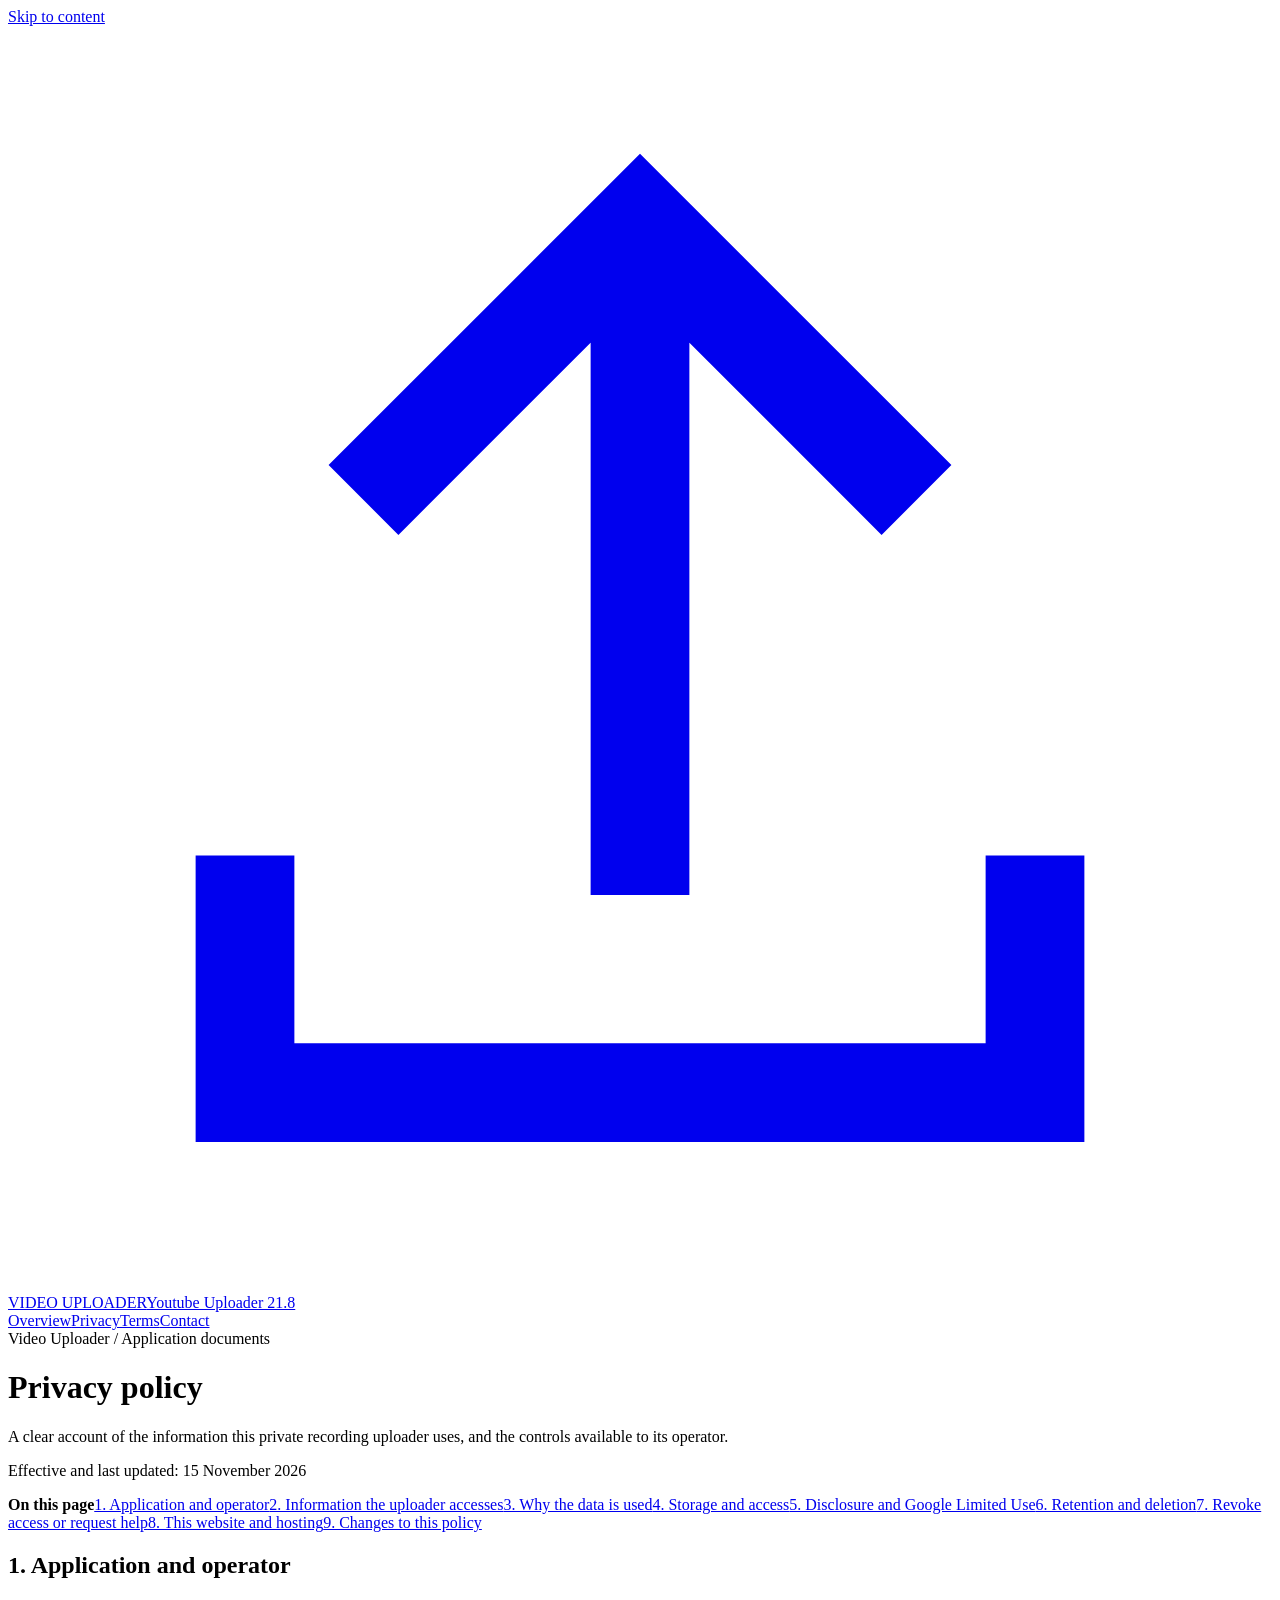
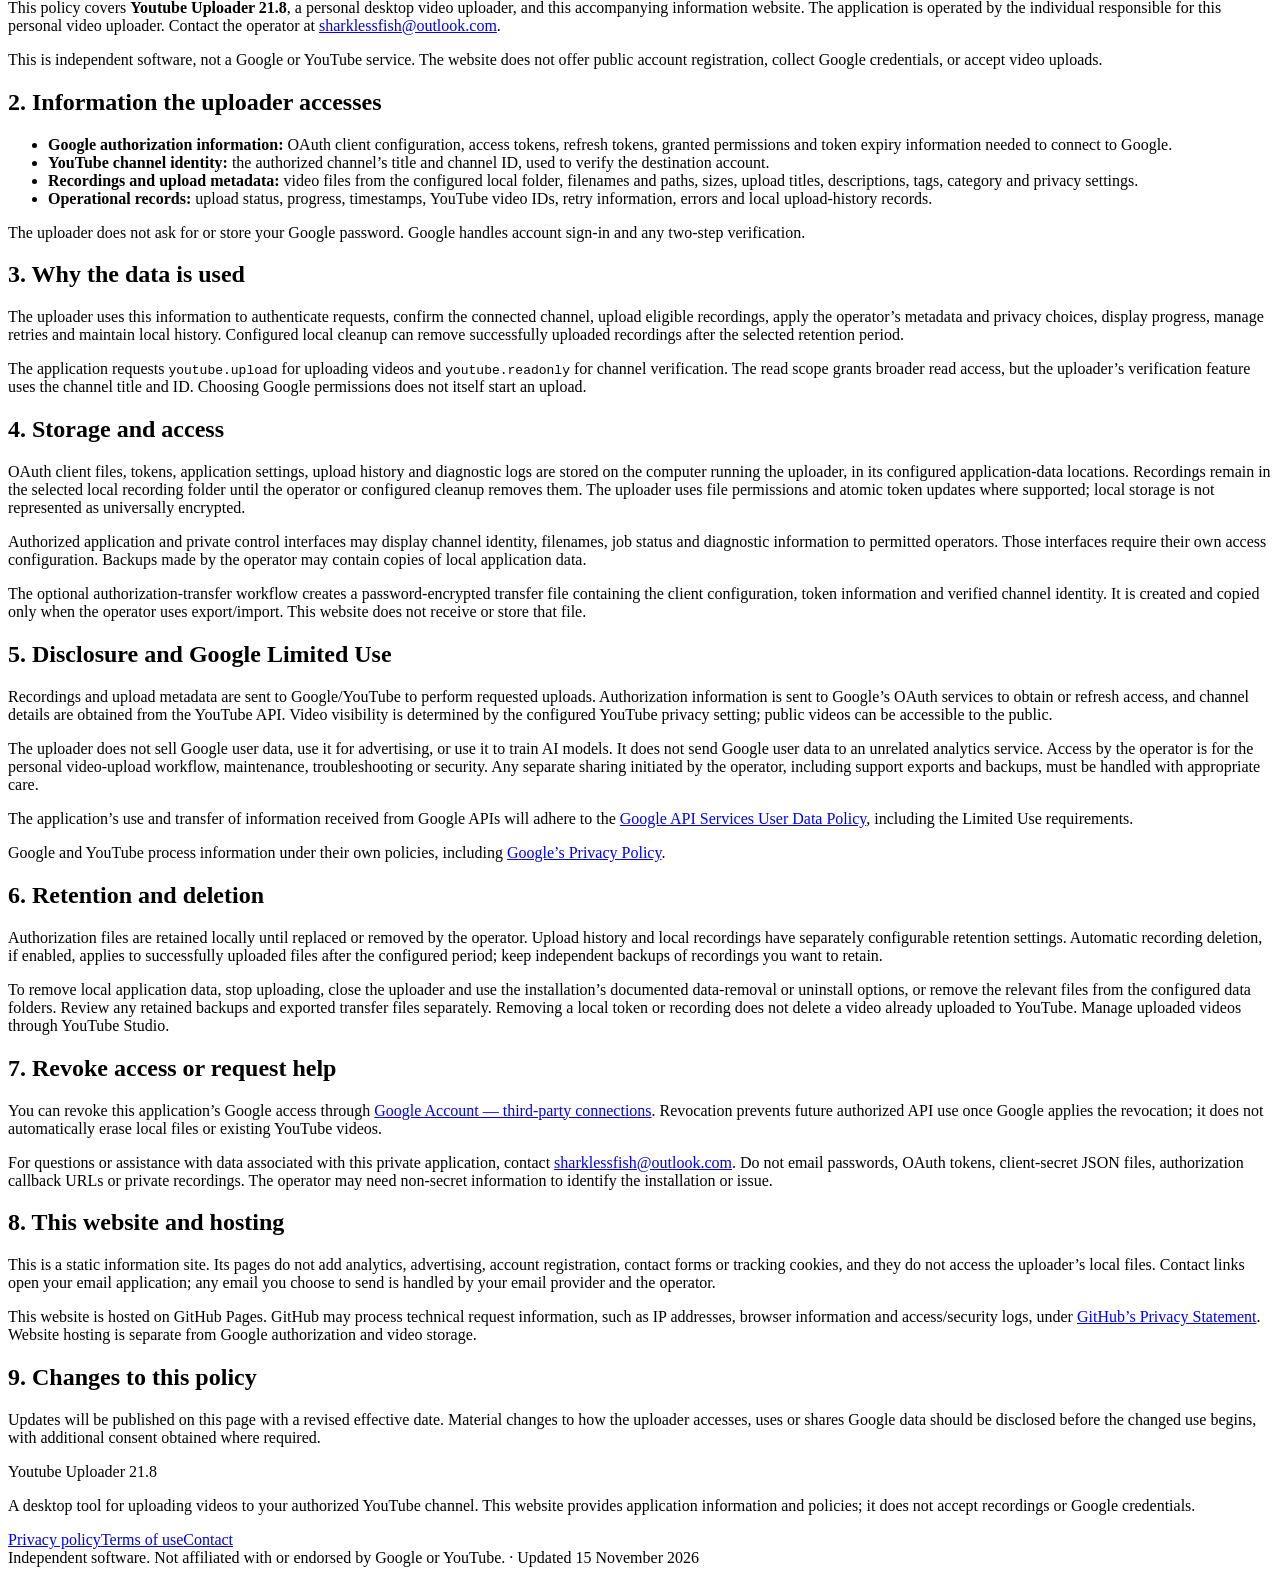
==== privacy.html @ 3c066cb0 "Add video uploader privacy policy" ====
<!doctype html>
<html lang="en"><head><meta charset="utf-8"><meta name="viewport" content="width=device-width,initial-scale=1">
<meta name="description" content="How Youtube Uploader 21.8 accesses, uses, stores and shares Google and YouTube data."><meta name="referrer" content="strict-origin-when-cross-origin">
<title>Privacy policy | Youtube Uploader 21.8</title><link rel="canonical" href="https://novalion-cmd.github.io/privacy.html"><link rel="stylesheet" href="styles.css"><link rel="icon" href="favicon.svg" type="image/svg+xml"></head>
<body><a class="skip" href="#main">Skip to content</a><div class="topbar"><header class="wrap header">
<a class="brand" href="index.html" aria-label="Video uploader homepage"><span class="brand-symbol" aria-hidden="true"><svg viewBox="0 0 32 32" fill="none" stroke="currentColor" stroke-width="2.5"><path d="M16 22V5m-7 7 7-7 7 7M6 21v6h20v-6"/></svg></span><span class="brand-title">VIDEO UPLOADER<span class="brand-sub">Youtube Uploader 21.8</span></span></a>
<nav aria-label="Main navigation"><a href="index.html">Overview</a><a href="privacy.html" aria-current="page">Privacy</a><a href="terms.html">Terms</a><a href="support.html">Contact</a></nav></header></div><main id="main"><div class="wrap page-heading"><div class="eyebrow">Video Uploader / Application documents</div><h1>Privacy policy</h1><p class="subtitle">A clear account of the information this private recording uploader uses, and the controls available to its operator.</p><p class="date">Effective and last updated: 15 November 2026</p></div><div class="wrap legal-layout"><aside class="contents" aria-label="On this page"><strong>On this page</strong><a href="#operator">1. Application and operator</a><a href="#data">2. Information the uploader accesses</a><a href="#purpose">3. Why the data is used</a><a href="#storage">4. Storage and access</a><a href="#sharing">5. Disclosure and Google Limited Use</a><a href="#retention">6. Retention and deletion</a><a href="#revoke">7. Revoke access or request help</a><a href="#website">8. This website and hosting</a><a href="#changes">9. Changes to this policy</a></aside><article class="prose"><section id="operator"><h2>1. Application and operator</h2><p>This policy covers <strong>Youtube Uploader 21.8</strong>, a personal desktop video uploader, and this accompanying information website. The application is operated by the individual responsible for this personal video uploader. Contact the operator at <a href="mailto:sharklessfish@outlook.com">sharklessfish@outlook.com</a>.</p><p>This is independent software, not a Google or YouTube service. The website does not offer public account registration, collect Google credentials, or accept video uploads.</p></section><section id="data"><h2>2. Information the uploader accesses</h2><ul><li><strong>Google authorization information:</strong> OAuth client configuration, access tokens, refresh tokens, granted permissions and token expiry information needed to connect to Google.</li><li><strong>YouTube channel identity:</strong> the authorized channel’s title and channel ID, used to verify the destination account.</li><li><strong>Recordings and upload metadata:</strong> video files from the configured local folder, filenames and paths, sizes, upload titles, descriptions, tags, category and privacy settings.</li><li><strong>Operational records:</strong> upload status, progress, timestamps, YouTube video IDs, retry information, errors and local upload-history records.</li></ul><p>The uploader does not ask for or store your Google password. Google handles account sign-in and any two-step verification.</p></section><section id="purpose"><h2>3. Why the data is used</h2><p>The uploader uses this information to authenticate requests, confirm the connected channel, upload eligible recordings, apply the operator’s metadata and privacy choices, display progress, manage retries and maintain local history. Configured local cleanup can remove successfully uploaded recordings after the selected retention period.</p><p>The application requests <code>youtube.upload</code> for uploading videos and <code>youtube.readonly</code> for channel verification. The read scope grants broader read access, but the uploader’s verification feature uses the channel title and ID. Choosing Google permissions does not itself start an upload.</p></section><section id="storage"><h2>4. Storage and access</h2><p>OAuth client files, tokens, application settings, upload history and diagnostic logs are stored on the computer running the uploader, in its configured application-data locations. Recordings remain in the selected local recording folder until the operator or configured cleanup removes them. The uploader uses file permissions and atomic token updates where supported; local storage is not represented as universally encrypted.</p><p>Authorized application and private control interfaces may display channel identity, filenames, job status and diagnostic information to permitted operators. Those interfaces require their own access configuration. Backups made by the operator may contain copies of local application data.</p><p>The optional authorization-transfer workflow creates a password-encrypted transfer file containing the client configuration, token information and verified channel identity. It is created and copied only when the operator uses export/import. This website does not receive or store that file.</p></section><section id="sharing"><h2>5. Disclosure and Google Limited Use</h2><p>Recordings and upload metadata are sent to Google/YouTube to perform requested uploads. Authorization information is sent to Google’s OAuth services to obtain or refresh access, and channel details are obtained from the YouTube API. Video visibility is determined by the configured YouTube privacy setting; public videos can be accessible to the public.</p><p>The uploader does not sell Google user data, use it for advertising, or use it to train AI models. It does not send Google user data to an unrelated analytics service. Access by the operator is for the personal video-upload workflow, maintenance, troubleshooting or security. Any separate sharing initiated by the operator, including support exports and backups, must be handled with appropriate care.</p><p>The application’s use and transfer of information received from Google APIs will adhere to the <a href="https://developers.google.com/terms/api-services-user-data-policy">Google API Services User Data Policy</a>, including the Limited Use requirements.</p><p>Google and YouTube process information under their own policies, including <a href="https://policies.google.com/privacy">Google’s Privacy Policy</a>.</p></section><section id="retention"><h2>6. Retention and deletion</h2><p>Authorization files are retained locally until replaced or removed by the operator. Upload history and local recordings have separately configurable retention settings. Automatic recording deletion, if enabled, applies to successfully uploaded files after the configured period; keep independent backups of recordings you want to retain.</p><p>To remove local application data, stop uploading, close the uploader and use the installation’s documented data-removal or uninstall options, or remove the relevant files from the configured data folders. Review any retained backups and exported transfer files separately. Removing a local token or recording does not delete a video already uploaded to YouTube. Manage uploaded videos through YouTube Studio.</p></section><section id="revoke"><h2>7. Revoke access or request help</h2><p>You can revoke this application’s Google access through <a href="https://myaccount.google.com/connections">Google Account — third-party connections</a>. Revocation prevents future authorized API use once Google applies the revocation; it does not automatically erase local files or existing YouTube videos.</p><p>For questions or assistance with data associated with this private application, contact <a href="mailto:sharklessfish@outlook.com">sharklessfish@outlook.com</a>. Do not email passwords, OAuth tokens, client-secret JSON files, authorization callback URLs or private recordings. The operator may need non-secret information to identify the installation or issue.</p></section><section id="website"><h2>8. This website and hosting</h2><p>This is a static information site. Its pages do not add analytics, advertising, account registration, contact forms or tracking cookies, and they do not access the uploader’s local files. Contact links open your email application; any email you choose to send is handled by your email provider and the operator.</p><p>This website is hosted on GitHub Pages. GitHub may process technical request information, such as IP addresses, browser information and access/security logs, under <a href="https://docs.github.com/en/site-policy/privacy-policies/github-general-privacy-statement">GitHub’s Privacy Statement</a>. Website hosting is separate from Google authorization and video storage.</p></section><section id="changes"><h2>9. Changes to this policy</h2><p>Updates will be published on this page with a revised effective date. Material changes to how the uploader accesses, uses or shares Google data should be disclosed before the changed use begins, with additional consent obtained where required.</p></section></article></div></main>
<footer><div class="wrap"><div class="footer-main"><div><div class="footer-name">Youtube Uploader 21.8</div><p>A desktop tool for uploading videos to your authorized YouTube channel. This website provides application information and policies; it does not accept recordings or Google credentials.</p></div>
<div class="footer-links"><a href="privacy.html">Privacy policy</a><a href="terms.html">Terms of use</a><a href="support.html">Contact</a></div></div>
<div class="footer-note">Independent software. Not affiliated with or endorsed by Google or YouTube. · Updated 15 November 2026</div></div></footer></body></html>
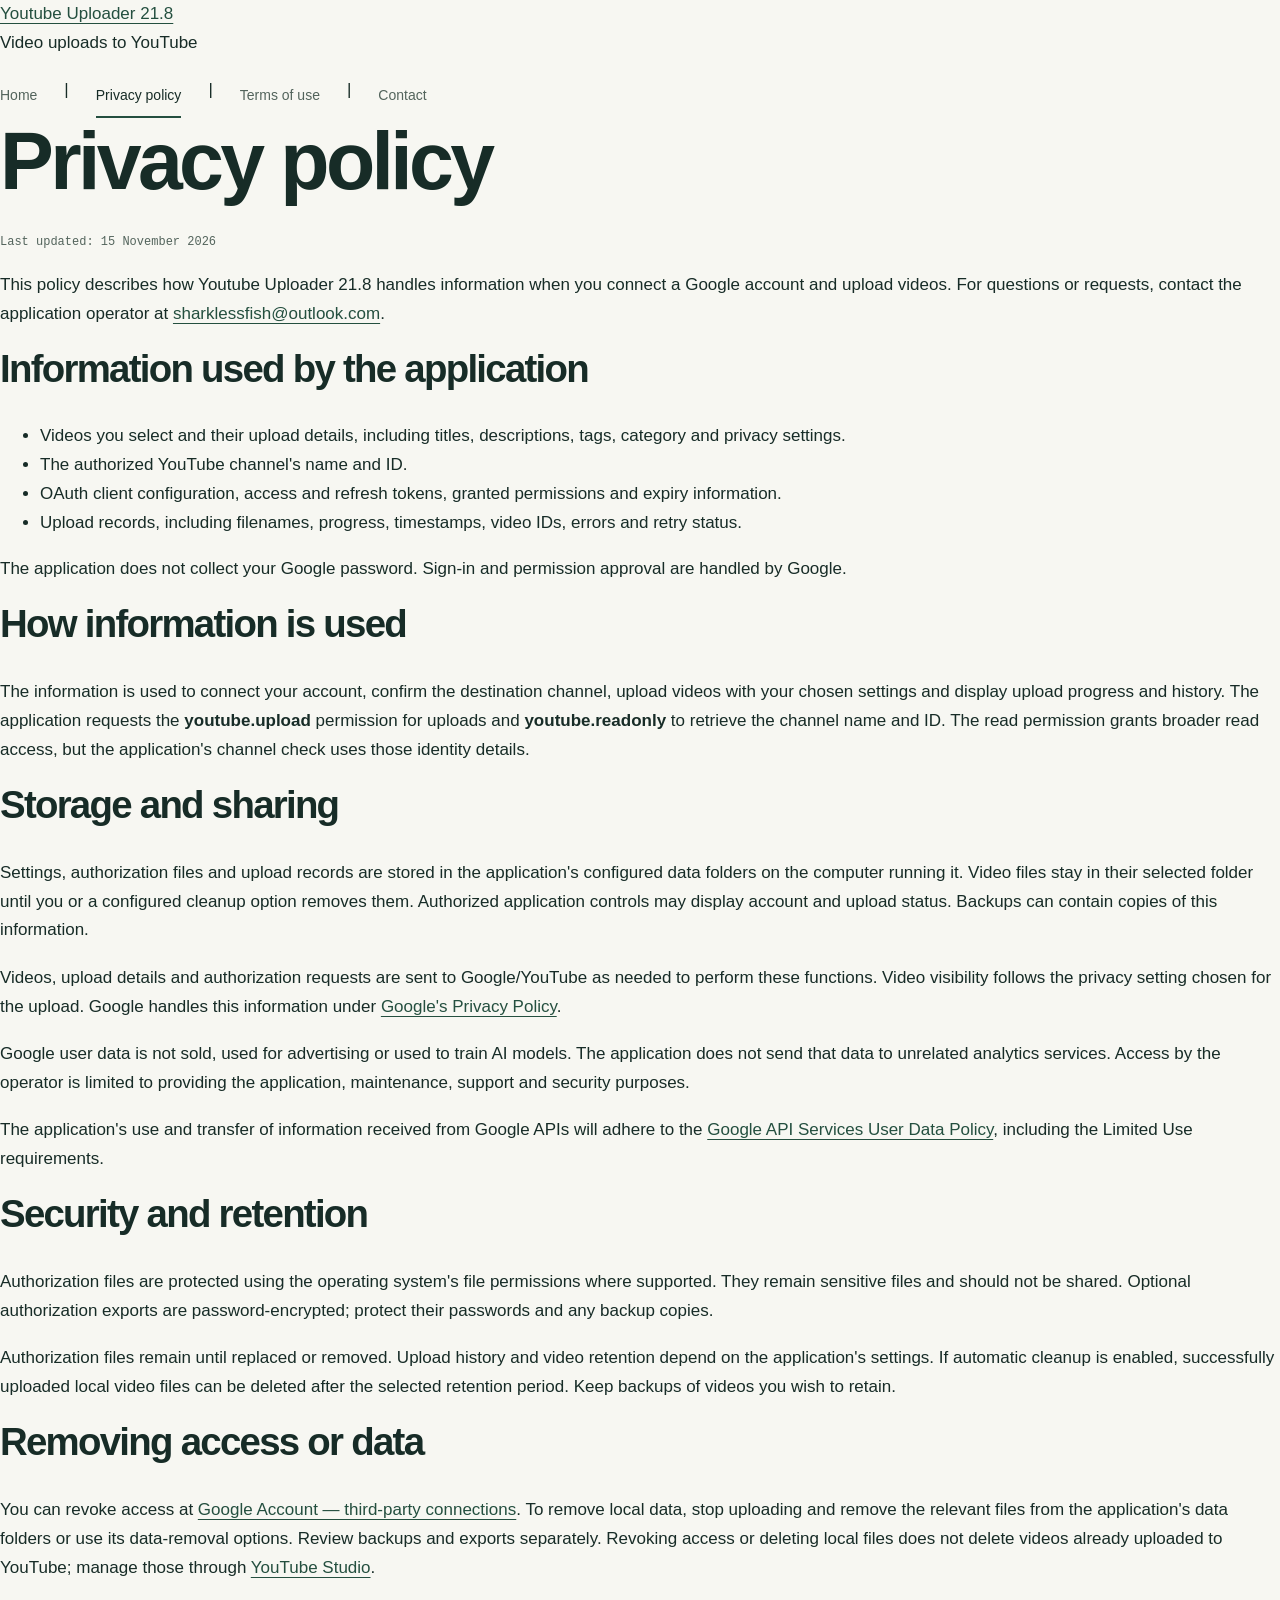
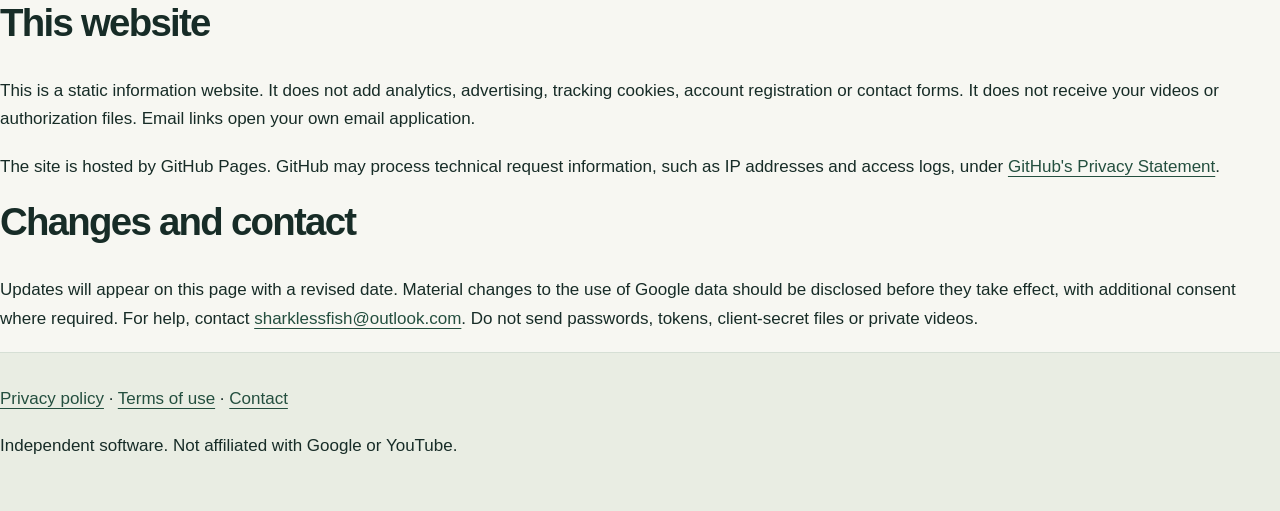
==== commit a9136c3c: "Simplify public page privacy.html" ====
--- a/privacy.html
+++ b/privacy.html
@@ -1,10 +1,25 @@
 <!doctype html>
-<html lang="en"><head><meta charset="utf-8"><meta name="viewport" content="width=device-width,initial-scale=1">
-<meta name="description" content="How Youtube Uploader 21.8 accesses, uses, stores and shares Google and YouTube data."><meta name="referrer" content="strict-origin-when-cross-origin">
-<title>Privacy policy | Youtube Uploader 21.8</title><link rel="canonical" href="https://novalion-cmd.github.io/privacy.html"><link rel="stylesheet" href="styles.css"><link rel="icon" href="favicon.svg" type="image/svg+xml"></head>
-<body><a class="skip" href="#main">Skip to content</a><div class="topbar"><header class="wrap header">
-<a class="brand" href="index.html" aria-label="Video uploader homepage"><span class="brand-symbol" aria-hidden="true"><svg viewBox="0 0 32 32" fill="none" stroke="currentColor" stroke-width="2.5"><path d="M16 22V5m-7 7 7-7 7 7M6 21v6h20v-6"/></svg></span><span class="brand-title">VIDEO UPLOADER<span class="brand-sub">Youtube Uploader 21.8</span></span></a>
-<nav aria-label="Main navigation"><a href="index.html">Overview</a><a href="privacy.html" aria-current="page">Privacy</a><a href="terms.html">Terms</a><a href="support.html">Contact</a></nav></header></div><main id="main"><div class="wrap page-heading"><div class="eyebrow">Video Uploader / Application documents</div><h1>Privacy policy</h1><p class="subtitle">A clear account of the information this private recording uploader uses, and the controls available to its operator.</p><p class="date">Effective and last updated: 15 November 2026</p></div><div class="wrap legal-layout"><aside class="contents" aria-label="On this page"><strong>On this page</strong><a href="#operator">1. Application and operator</a><a href="#data">2. Information the uploader accesses</a><a href="#purpose">3. Why the data is used</a><a href="#storage">4. Storage and access</a><a href="#sharing">5. Disclosure and Google Limited Use</a><a href="#retention">6. Retention and deletion</a><a href="#revoke">7. Revoke access or request help</a><a href="#website">8. This website and hosting</a><a href="#changes">9. Changes to this policy</a></aside><article class="prose"><section id="operator"><h2>1. Application and operator</h2><p>This policy covers <strong>Youtube Uploader 21.8</strong>, a personal desktop video uploader, and this accompanying information website. The application is operated by the individual responsible for this personal video uploader. Contact the operator at <a href="mailto:sharklessfish@outlook.com">sharklessfish@outlook.com</a>.</p><p>This is independent software, not a Google or YouTube service. The website does not offer public account registration, collect Google credentials, or accept video uploads.</p></section><section id="data"><h2>2. Information the uploader accesses</h2><ul><li><strong>Google authorization information:</strong> OAuth client configuration, access tokens, refresh tokens, granted permissions and token expiry information needed to connect to Google.</li><li><strong>YouTube channel identity:</strong> the authorized channel’s title and channel ID, used to verify the destination account.</li><li><strong>Recordings and upload metadata:</strong> video files from the configured local folder, filenames and paths, sizes, upload titles, descriptions, tags, category and privacy settings.</li><li><strong>Operational records:</strong> upload status, progress, timestamps, YouTube video IDs, retry information, errors and local upload-history records.</li></ul><p>The uploader does not ask for or store your Google password. Google handles account sign-in and any two-step verification.</p></section><section id="purpose"><h2>3. Why the data is used</h2><p>The uploader uses this information to authenticate requests, confirm the connected channel, upload eligible recordings, apply the operator’s metadata and privacy choices, display progress, manage retries and maintain local history. Configured local cleanup can remove successfully uploaded recordings after the selected retention period.</p><p>The application requests <code>youtube.upload</code> for uploading videos and <code>youtube.readonly</code> for channel verification. The read scope grants broader read access, but the uploader’s verification feature uses the channel title and ID. Choosing Google permissions does not itself start an upload.</p></section><section id="storage"><h2>4. Storage and access</h2><p>OAuth client files, tokens, application settings, upload history and diagnostic logs are stored on the computer running the uploader, in its configured application-data locations. Recordings remain in the selected local recording folder until the operator or configured cleanup removes them. The uploader uses file permissions and atomic token updates where supported; local storage is not represented as universally encrypted.</p><p>Authorized application and private control interfaces may display channel identity, filenames, job status and diagnostic information to permitted operators. Those interfaces require their own access configuration. Backups made by the operator may contain copies of local application data.</p><p>The optional authorization-transfer workflow creates a password-encrypted transfer file containing the client configuration, token information and verified channel identity. It is created and copied only when the operator uses export/import. This website does not receive or store that file.</p></section><section id="sharing"><h2>5. Disclosure and Google Limited Use</h2><p>Recordings and upload metadata are sent to Google/YouTube to perform requested uploads. Authorization information is sent to Google’s OAuth services to obtain or refresh access, and channel details are obtained from the YouTube API. Video visibility is determined by the configured YouTube privacy setting; public videos can be accessible to the public.</p><p>The uploader does not sell Google user data, use it for advertising, or use it to train AI models. It does not send Google user data to an unrelated analytics service. Access by the operator is for the personal video-upload workflow, maintenance, troubleshooting or security. Any separate sharing initiated by the operator, including support exports and backups, must be handled with appropriate care.</p><p>The application’s use and transfer of information received from Google APIs will adhere to the <a href="https://developers.google.com/terms/api-services-user-data-policy">Google API Services User Data Policy</a>, including the Limited Use requirements.</p><p>Google and YouTube process information under their own policies, including <a href="https://policies.google.com/privacy">Google’s Privacy Policy</a>.</p></section><section id="retention"><h2>6. Retention and deletion</h2><p>Authorization files are retained locally until replaced or removed by the operator. Upload history and local recordings have separately configurable retention settings. Automatic recording deletion, if enabled, applies to successfully uploaded files after the configured period; keep independent backups of recordings you want to retain.</p><p>To remove local application data, stop uploading, close the uploader and use the installation’s documented data-removal or uninstall options, or remove the relevant files from the configured data folders. Review any retained backups and exported transfer files separately. Removing a local token or recording does not delete a video already uploaded to YouTube. Manage uploaded videos through YouTube Studio.</p></section><section id="revoke"><h2>7. Revoke access or request help</h2><p>You can revoke this application’s Google access through <a href="https://myaccount.google.com/connections">Google Account — third-party connections</a>. Revocation prevents future authorized API use once Google applies the revocation; it does not automatically erase local files or existing YouTube videos.</p><p>For questions or assistance with data associated with this private application, contact <a href="mailto:sharklessfish@outlook.com">sharklessfish@outlook.com</a>. Do not email passwords, OAuth tokens, client-secret JSON files, authorization callback URLs or private recordings. The operator may need non-secret information to identify the installation or issue.</p></section><section id="website"><h2>8. This website and hosting</h2><p>This is a static information site. Its pages do not add analytics, advertising, account registration, contact forms or tracking cookies, and they do not access the uploader’s local files. Contact links open your email application; any email you choose to send is handled by your email provider and the operator.</p><p>This website is hosted on GitHub Pages. GitHub may process technical request information, such as IP addresses, browser information and access/security logs, under <a href="https://docs.github.com/en/site-policy/privacy-policies/github-general-privacy-statement">GitHub’s Privacy Statement</a>. Website hosting is separate from Google authorization and video storage.</p></section><section id="changes"><h2>9. Changes to this policy</h2><p>Updates will be published on this page with a revised effective date. Material changes to how the uploader accesses, uses or shares Google data should be disclosed before the changed use begins, with additional consent obtained where required.</p></section></article></div></main>
-<footer><div class="wrap"><div class="footer-main"><div><div class="footer-name">Youtube Uploader 21.8</div><p>A desktop tool for uploading videos to your authorized YouTube channel. This website provides application information and policies; it does not accept recordings or Google credentials.</p></div>
-<div class="footer-links"><a href="privacy.html">Privacy policy</a><a href="terms.html">Terms of use</a><a href="support.html">Contact</a></div></div>
-<div class="footer-note">Independent software. Not affiliated with or endorsed by Google or YouTube. · Updated 15 November 2026</div></div></footer></body></html>
+<html lang="en"><head><meta charset="utf-8"><meta name="viewport" content="width=device-width, initial-scale=1"><meta name="description" content="Information about Google permissions, storage and data handling."><meta name="referrer" content="strict-origin-when-cross-origin"><title>Privacy policy | Youtube Uploader 21.8</title><link rel="canonical" href="https://novalion-cmd.github.io/privacy.html"><link rel="stylesheet" href="styles.css"><link rel="icon" href="favicon.svg" type="image/svg+xml"></head>
+<body><a class="skip" href="#main">Skip to content</a><div class="page"><header><a class="site-name" href="index.html">Youtube Uploader 21.8</a><p class="site-note">Video uploads to YouTube</p><nav aria-label="Main navigation"><a href="index.html">Home</a> | <a href="privacy.html" aria-current="page">Privacy policy</a> | <a href="terms.html">Terms of use</a> | <a href="support.html">Contact</a></nav></header>
+<main id="main"><h1>Privacy policy</h1><p class="date">Last updated: 15 November 2026</p>
+<p>This policy describes how Youtube Uploader 21.8 handles information when you connect a Google account and upload videos. For questions or requests, contact the application operator at <a href="mailto:sharklessfish@outlook.com">sharklessfish@outlook.com</a>.</p>
+<h2>Information used by the application</h2>
+<ul><li>Videos you select and their upload details, including titles, descriptions, tags, category and privacy settings.</li><li>The authorized YouTube channel's name and ID.</li><li>OAuth client configuration, access and refresh tokens, granted permissions and expiry information.</li><li>Upload records, including filenames, progress, timestamps, video IDs, errors and retry status.</li></ul>
+<p>The application does not collect your Google password. Sign-in and permission approval are handled by Google.</p>
+<h2>How information is used</h2>
+<p>The information is used to connect your account, confirm the destination channel, upload videos with your chosen settings and display upload progress and history. The application requests the <strong>youtube.upload</strong> permission for uploads and <strong>youtube.readonly</strong> to retrieve the channel name and ID. The read permission grants broader read access, but the application's channel check uses those identity details.</p>
+<h2>Storage and sharing</h2>
+<p>Settings, authorization files and upload records are stored in the application's configured data folders on the computer running it. Video files stay in their selected folder until you or a configured cleanup option removes them. Authorized application controls may display account and upload status. Backups can contain copies of this information.</p>
+<p>Videos, upload details and authorization requests are sent to Google/YouTube as needed to perform these functions. Video visibility follows the privacy setting chosen for the upload. Google handles this information under <a href="https://policies.google.com/privacy">Google's Privacy Policy</a>.</p>
+<p>Google user data is not sold, used for advertising or used to train AI models. The application does not send that data to unrelated analytics services. Access by the operator is limited to providing the application, maintenance, support and security purposes.</p>
+<p>The application's use and transfer of information received from Google APIs will adhere to the <a href="https://developers.google.com/terms/api-services-user-data-policy">Google API Services User Data Policy</a>, including the Limited Use requirements.</p>
+<h2>Security and retention</h2>
+<p>Authorization files are protected using the operating system's file permissions where supported. They remain sensitive files and should not be shared. Optional authorization exports are password-encrypted; protect their passwords and any backup copies.</p>
+<p>Authorization files remain until replaced or removed. Upload history and video retention depend on the application's settings. If automatic cleanup is enabled, successfully uploaded local video files can be deleted after the selected retention period. Keep backups of videos you wish to retain.</p>
+<h2>Removing access or data</h2>
+<p>You can revoke access at <a href="https://myaccount.google.com/connections">Google Account — third-party connections</a>. To remove local data, stop uploading and remove the relevant files from the application's data folders or use its data-removal options. Review backups and exports separately. Revoking access or deleting local files does not delete videos already uploaded to YouTube; manage those through <a href="https://studio.youtube.com/">YouTube Studio</a>.</p>
+<h2>This website</h2>
+<p>This is a static information website. It does not add analytics, advertising, tracking cookies, account registration or contact forms. It does not receive your videos or authorization files. Email links open your own email application.</p>
+<p>The site is hosted by GitHub Pages. GitHub may process technical request information, such as IP addresses and access logs, under <a href="https://docs.github.com/en/site-policy/privacy-policies/github-general-privacy-statement">GitHub's Privacy Statement</a>.</p>
+<h2>Changes and contact</h2>
+<p>Updates will appear on this page with a revised date. Material changes to the use of Google data should be disclosed before they take effect, with additional consent where required. For help, contact <a href="mailto:sharklessfish@outlook.com">sharklessfish@outlook.com</a>. Do not send passwords, tokens, client-secret files or private videos.</p></main><footer><p><a href="privacy.html">Privacy policy</a> · <a href="terms.html">Terms of use</a> · <a href="support.html">Contact</a></p><p>Independent software. Not affiliated with Google or YouTube.</p></footer></div></body></html>
--- a/styles.css
+++ b/styles.css
@@ -0,0 +1,12 @@
+:root{color-scheme:light;--paper:#f7f7f2;--ink:#172c27;--muted:#53645c;--line:#d6dfd5;--green:#244f3f;--lime:#dbf2aa;--white:#fff;--mono:Consolas,'Courier New',monospace}
+*{box-sizing:border-box}html{scroll-behavior:smooth;scroll-padding-top:2rem}body{margin:0;background:var(--paper);color:var(--ink);font:17px/1.7 'Segoe UI',Arial,sans-serif}a{color:var(--green);text-underline-offset:4px}a:hover{text-decoration-thickness:2px}a:focus-visible,summary:focus-visible{outline:3px solid #397951;outline-offset:5px}h1,h2,h3,p{margin-top:0}h1,h2,h3{line-height:1.14;letter-spacing:-.045em}h1{font-size:clamp(2.8rem,6.3vw,5.6rem);font-weight:600;margin-bottom:1.5rem}h2{font-size:clamp(1.9rem,3vw,2.6rem);font-weight:600}h3{font-size:1.4rem;font-weight:600}p{margin-bottom:1.15rem}svg{display:block} .wrap{width:min(1180px,calc(100% - 64px));margin-inline:auto}.skip{position:absolute;left:12px;top:-100px;background:white;padding:12px;z-index:10}.skip:focus{top:12px}
+.topbar{border-bottom:1px solid var(--line)}.header{display:flex;justify-content:space-between;align-items:center;gap:26px;min-height:100px}.brand{color:var(--ink);text-decoration:none;display:flex;gap:13px;align-items:center;line-height:1.3}.brand-symbol{width:30px;height:30px;display:grid;grid-template-columns:repeat(3,1fr);gap:3px}.brand-symbol i{background:var(--green)}.brand-symbol i:nth-child(3),.brand-symbol i:nth-child(7){background:#98b887}.brand-title{font-size:1.12rem;letter-spacing:.05em;font-weight:700}.brand-sub{display:block;font:11px/1.5 var(--mono);letter-spacing:.05em;color:var(--muted);margin-top:3px}nav{display:flex;flex-wrap:wrap;gap:27px}nav a{text-decoration:none;font-size:14px;color:var(--muted);padding:8px 0}nav a[aria-current=page]{color:var(--ink);box-shadow:0 2px var(--green)}.eyebrow{display:flex;align-items:center;gap:10px;font:12px/1.6 var(--mono);letter-spacing:.12em;text-transform:uppercase;margin-bottom:28px}.dot{width:7px;height:7px;border-radius:50%;background:#456e3c;display:inline-block}
+.hero{padding:85px 0 90px;display:grid;grid-template-columns:1.1fr .9fr;gap:70px;align-items:center}.hero h1{max-width:700px}.hero .intro{font-size:20px;line-height:1.6;max-width:620px;color:var(--muted)}.app-name{font-weight:600;color:var(--ink)}.actions{display:flex;flex-wrap:wrap;gap:16px;align-items:center;margin-top:30px}.button{display:inline-block;padding:12px 21px;text-decoration:none;background:var(--green);color:white;border:1px solid var(--green);border-radius:4px;font-size:15px;font-weight:600}.button:hover{background:#173c2d}.text-link{font-size:15px;padding:10px 0}.workflow{background:var(--green);color:#f5faef;border-radius:5px;padding:35px 30px 26px;box-shadow:12px 12px 0 #e7ecde}.workflow-title{font:11px/1.7 var(--mono);letter-spacing:.16em;color:#d6e8c9;border-bottom:1px solid #63806c;padding-bottom:18px;margin-bottom:22px}.flow-step{display:flex;align-items:flex-start;gap:17px;padding:14px 0}.flow-number{font:13px/1.7 var(--mono);border:1px solid #769177;border-radius:50%;width:31px;height:31px;text-align:center;flex-shrink:0}.flow-step strong{display:block;line-height:1.4;font-size:19px;font-weight:500}.flow-step p{font-size:14px;color:#deeadb;margin:6px 0 0;line-height:1.6}.flow-connector{height:24px;width:1px;background:#809e79;margin-left:15px}.workflow-note{border-top:1px solid #63806c;margin:22px 0 0;padding-top:19px;font:12px/1.7 var(--mono);color:#d6e8c9}
+.rule{border-top:1px solid var(--line)}.section{padding:62px 0}.section-head{display:grid;grid-template-columns:.9fr 1.1fr;gap:60px;margin-bottom:35px}.section-head p{color:var(--muted);max-width:600px}.features{display:grid;grid-template-columns:repeat(3,1fr);gap:32px}.feature{border-top:2px solid var(--green);padding-top:20px}.feature .index{font:12px var(--mono);color:var(--muted);display:block;margin-bottom:22px}.feature p{font-size:16px;color:var(--muted)}.permissions{display:grid;grid-template-columns:1fr 1fr;gap:22px}.permission{background:#edf0e6;padding:25px;border:1px solid var(--line);border-radius:4px}.permission p{font-size:16px}.scope{display:block;overflow-wrap:anywhere;font:12px/1.7 var(--mono);color:var(--muted);border-top:1px solid var(--line);padding-top:15px}.notice{border-left:3px solid var(--green);padding:16px 22px;background:#edf0e6;margin:28px 0}.notice p:last-child{margin-bottom:0}.documents{display:grid;grid-template-columns:repeat(3,1fr);gap:20px}.document-link{display:block;padding:23px;background:white;border:1px solid var(--line);border-radius:4px;text-decoration:none}.document-link strong{display:block;font-size:21px;letter-spacing:-.02em}.document-link span{display:block;margin-top:9px;font-size:15px;color:var(--muted)}
+.page-heading{padding:65px 0 36px;border-bottom:1px solid var(--line)}.page-heading h1{font-size:clamp(2.8rem,5vw,4.3rem);margin-bottom:18px}.page-heading .subtitle{font-size:20px;color:var(--muted);max-width:760px}.date{font:12px/1.7 var(--mono);color:var(--muted)}.legal-layout{display:grid;grid-template-columns:220px minmax(0,750px);gap:65px;padding:50px 0 80px;align-items:start}.contents{position:sticky;top:30px;font-size:14px}.contents strong{display:block;margin-bottom:15px;font:12px var(--mono);letter-spacing:.08em;text-transform:uppercase}.contents a{display:block;text-decoration:none;padding:6px 0;color:var(--muted)}.contents a:hover{color:var(--ink)}.prose{min-width:0}.prose h2{font-size:27px;letter-spacing:-.025em;margin:0 0 19px}.prose section{margin-bottom:42px;scroll-margin-top:30px}.prose li{margin-bottom:9px}.prose ul,.prose ol{padding-left:23px}.prose a{overflow-wrap:anywhere}.support-grid{display:grid;grid-template-columns:1fr 1fr;gap:40px;padding:50px 0 80px}.support-card{border:1px solid var(--line);background:white;padding:30px;border-radius:4px}.support-card a{overflow-wrap:anywhere}.support-card .button{color:white}.support-card ul{padding-left:22px}.fineprint{font-size:14px;color:var(--muted)}footer{background:#e9ede3;border-top:1px solid var(--line);padding:32px 0}.footer-main{display:flex;justify-content:space-between;align-items:flex-start;gap:35px}.footer-name{font-weight:600}.footer-main p{max-width:570px;margin:8px 0 0;color:var(--muted);font-size:13px}.footer-links{display:flex;flex-wrap:wrap;gap:20px;font-size:13px}.footer-note{font:11px/1.7 var(--mono);color:var(--muted);margin-top:22px}
+@media(max-width:860px){.wrap{width:calc(100% - 40px)}.header{align-items:flex-start;flex-direction:column;padding:21px 0;gap:12px;min-height:0}nav{gap:24px}.hero{padding:55px 0;grid-template-columns:1fr;gap:35px}.hero h1{max-width:700px}.workflow{max-width:600px}.section{padding:42px 0}.section-head{grid-template-columns:1fr;gap:0}.features{gap:22px}.legal-layout{grid-template-columns:1fr;gap:30px}.contents{position:static;border-bottom:1px solid var(--line);padding-bottom:20px}.contents a{display:inline-block;margin-right:17px}.footer-main{flex-direction:column}.support-grid{grid-template-columns:1fr}.page-heading{padding-top:45px}}
+@media(max-width:560px){body{font-size:16px}.wrap{width:calc(100% - 36px)}nav{gap:22px}nav a{font-size:13px}.hero .intro{font-size:18px}.features,.permissions,.documents{grid-template-columns:1fr}.hero{padding:42px 0 50px}.workflow{padding:27px 22px;box-shadow:7px 7px 0 #e7ecde}.page-heading h1{font-size:43px}.page-heading .subtitle{font-size:18px}.support-card{padding:23px}.footer-links{gap:17px}.eyebrow{font-size:10px;letter-spacing:.08em;margin-bottom:22px}}
+@media(prefers-reduced-motion:reduce){html{scroll-behavior:auto}}
+@media print{body{background:white;color:black;font-size:11pt}.topbar,.contents,.footer-links,.skip{display:none}.wrap{width:100%}.legal-layout{display:block;padding:20px 0}.page-heading{padding:0 0 20px}.page-heading h1{font-size:30pt}.prose h2{font-size:17pt}footer{background:white}.prose section{break-inside:avoid}a{color:inherit}.hero{padding:20px 0}.workflow{box-shadow:none}}
+
+.brand-symbol{display:block;color:var(--green)}.brand-symbol svg{width:30px;height:30px}
